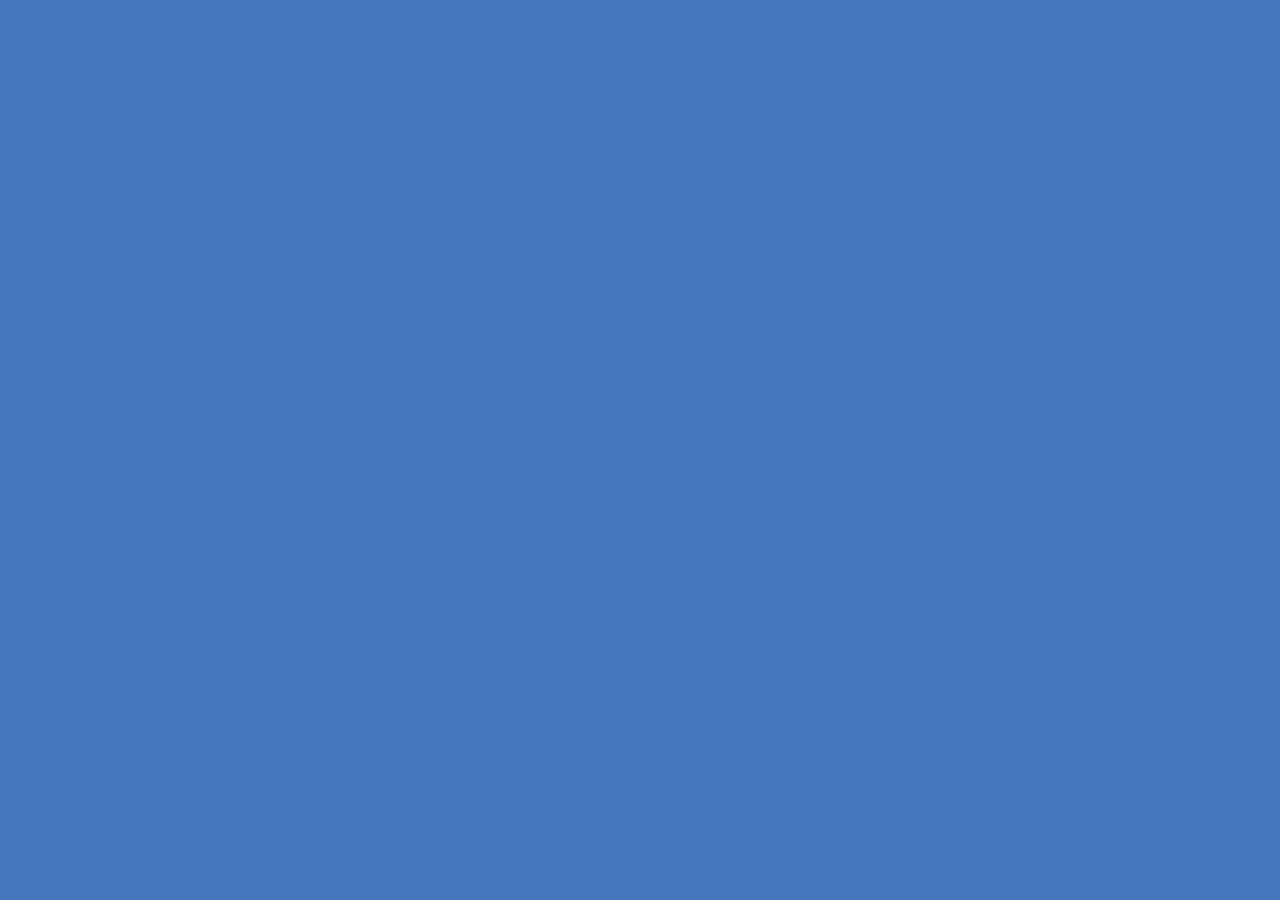
==== about.html @ f7ce148f "interview1" ====
<!DOCTYPE html>
<html lang="en">
<head>
    <meta charset="UTF-8">
    <meta name="viewport" content="width=device-width, initial-scale=1.0">
    <title>ABOUT</title>
    <link rel="stylesheet" href="style.css">
    <style>
        body {
            background-color: #4376BB;
        
        }
    </style>
</head>
<body>
    
</body>
</html>
---- style.css ----
@font-face {
    font-family: 'ABCROM Heavy';
    src: url('fonts/ABCROM-Heavy-Trial.otf');
}

@font-face {
    font-family: 'ABCROM Regular';
    src: url('fonts/ABCROM-Regular-Trial.otf');
}

@font-face {
    font-family: 'ABCROM Medium';
    src: url('fonts/ABCROM-Medium-Trial.otf');
}

@font-face {
    font-family: 'ABCROM MediumItalic';
    src: url('fonts/ABCROM-MediumItalic-Trial.otf')
}

@font-face {
    font-family: 'ABCROM MonoMedium';
    src: url(fonts/ABCROMMono-Medium-Trial.otf);
}

@font-face {
    font-family: 'ABCROM MonoMediumItalic';
    src: url(fonts/ABCROMMono-MediumItalic-Trial.otf);
}

body {
    margin: 0;
    padding: 0;
    background-color: black;
    height: 100vh;
}

.italic-text {
    font-family: 'ABCROM MediumItalic';
    font-style: italic;
}

a {
    text-decoration: none;
    color: inherit;
}

.video-background {
    position: relative;
    width: 100%;
    height: 100vh;
    /* Full height */
    overflow: hidden;
}

.video-background iframe {
    position: absolute;
    top: 0;
    left: 0;
    width: 100%;
    height: 100%;
    pointer-events: none;
    /* Disable mouse interaction */
}

.menu-bar {
    position: fixed;
    z-index: 99999999;
    bottom: 0px;
    color: #4376BB;
    background-color: black;
    left: 0;
    width: 100%;
    height: auto;
    display: flex;
    justify-content: space-between;
    align-items: end;
    padding: 10px;

    box-sizing: border-box;
    /* Add this line */

}

.menu-left .menu-item {
    font-family: 'ABCROM Heavy', sans-serif;
    font-size: 12px;
    letter-spacing: 1.3px;
    cursor: pointer;
    position: relative;
    z-index: 201;
    /* Increase z-index value */
}

.menu-left,
.menu-right {
    display: flex;
    gap: 20px;
}

.menu-left {
    color: white;
}

.menu-item {
    font-family: 'ABCROM Heavy', sans-serif;
    font-size: 12px;
    letter-spacing: 1.3px;
    cursor: pointer;
    position: relative;
}

.menu-item:hover::after {
    content: '';
    position: absolute;
    left: 0;
    right: 0;
    bottom: -1px;
    height: 1.5px;
    background-color: #4376BB;
    width: 100%;
}

#muteText {
    position: absolute;
    top: 10px;
    right: 10px;
    cursor: pointer;
    z-index: 100;
    /* Ensure text is clickable and visible */
    font-family: 'ABCROM Heavy', sans-serif;
    color: #4376BB;
    letter-spacing: 1.3px;

    font-size: 12px;
}

#muteText:hover::after {
    content: '';
    position: absolute;
    left: 0;
    right: 0;
    bottom: -1px;
    height: 1.5px;
    background-color: #4376BB;
    width: 100%;
}

#mobileMenu {
    display: none;
    position: absolute;
    top: 10px;
    right: 10px;
    cursor: pointer;
    z-index: 100;
    font-family: 'ABCROM Heavy', sans-serif;
    color: #4376BB;
    letter-spacing: 1.3px;
    font-size: 12px;
}

#menuOverlay {
    display: none;
    position: fixed;
    top: 0;
    left: 0;
    width: 100%;
    height: 100%;
    background-color: #4376BB;
    color: black;
    z-index: 200;
    padding: 20px;
    box-sizing: border-box;
    font-family: 'ABCROM Heavy', sans-serif;
    font-size: 12px;
    letter-spacing: 1.3px;

    .menu-item {
        font-size: 30px;
        /* Adjust as needed */
        line-height: 0.98;
    }
}

.interviews {
    margin-top: 10px;
}

.interview-link-wrapper {
    display: flex;
    /* Make it a flex container */
    align-items: center;
    /* Center items vertically */
}

.interview-link {
    font-size: 5em;
    /* Increase font size */
    display: block;
    /* Make it a block element */
    font-family: 'ABCROM Heavy', sans-serif;
    line-height: .75;
    padding: 10px;
    /* Add padding */
    padding-bottom: 5px;
}

.interview-link-wrapper:hover {
    background-color: black;
    color: #4376BB;
    /* Change text color on hover */
}

.interview-headline {
    position: absolute;
    /* Position it absolutely */
    color: #4376BB;
    /* Change text color on hover */
    font-family: 'ABCROM Regular';
    font-size: 5em;
    /* Adjust as needed */
    line-height: .95;
    top: 0;
    left: 0;
    width: 100%;
    height: 100%;
    display: flex;
    flex-direction: column;
    justify-content: space-between;
    align-items: center;
    text-align: center;
}

.interview-text {
    font-family: 'Abcrom Medium', sans-serif;
    margin-bottom: 60px;
}



.interview-speaker {
    display: flex;
    color: white;
    margin: 0 350px;
    font-size: 16px;
    margin-bottom: 20px;
    line-height: 1.1;
}

.interview-speaker-image {
    display: flex;
    flex-direction: column;
    color: white;
    margin: 0 350px;
    font-size: 16px;
    margin-bottom: 30px;
    line-height: 1.1;
}

/* space for intro text */
.interview-text .interview-speaker:first-child {
    margin-top: 50px;
}

/* space in between paragraphs */
.interview-speaker-text-second>div {
    margin-bottom: 15px;
    /* Adjust the value as needed */
}

/* space in between paragraphs */
.interview-speaker-text-first>div {
    margin-bottom: 15px;
    /* Adjust the value as needed */
}

.image-container-interview {
    text-align: center;
    /* Center the image and caption */
    margin: 0 auto;
    /* Center the container */
}

.image-container-interview-wrapper img {
    width: 25%;
    /* Set the width to 25% */
    margin: 0 auto;
    /* Center the container */
}

.image-container-interview img {
    width: 100%;
    /* Adjust as needed */
    height: auto;
}


.image-caption {
    font-family: 'ABCROM MonoMedium';
    color: #4376BB;
    /* Change text color on hover */
    font-size: 12px;
    width: 100%;
    /* Set the caption to take up 100% width */
    text-align: center;
    /* Center the caption */
    margin-top: 10px;
    /* Add margin to the top */
}

.italic-caption {
    font-family: 'ABCROM MonoMediumItalic';
    font-style: italic;
}

.image-caption a:hover {
    text-decoration: underline;
}

.interview-speaker-label {
    width: 50px;
    color: #4376BB;
    /* Change text color on hover */

}

.interview-speaker-text-first {
    padding-left: 75px;
}

.interview-speaker-text-second {
    padding-left: 50px;
}

/* Media query for small screens */
@media (max-width: 600px) {

    /* Hide menu-right */
    .menu-right {
        display: none;
    }

    /* Show mobile menu text */
    #mobileMenu {
        display: block;
    }

    /* Move muteText to the top left */
    #muteText {
        right: auto;
        left: 10px;
    }

}

#arrow {
    transition: transform 0.1s ease-in-out;
}

#closeButton {
    position: absolute;
    top: 10px;
    right: 10px;
    cursor: pointer;
    font-size: 40px;
    width: 40px;
    z-index: 999999;
}

#submenu {
    display: flex;
    flex-direction: column;
}
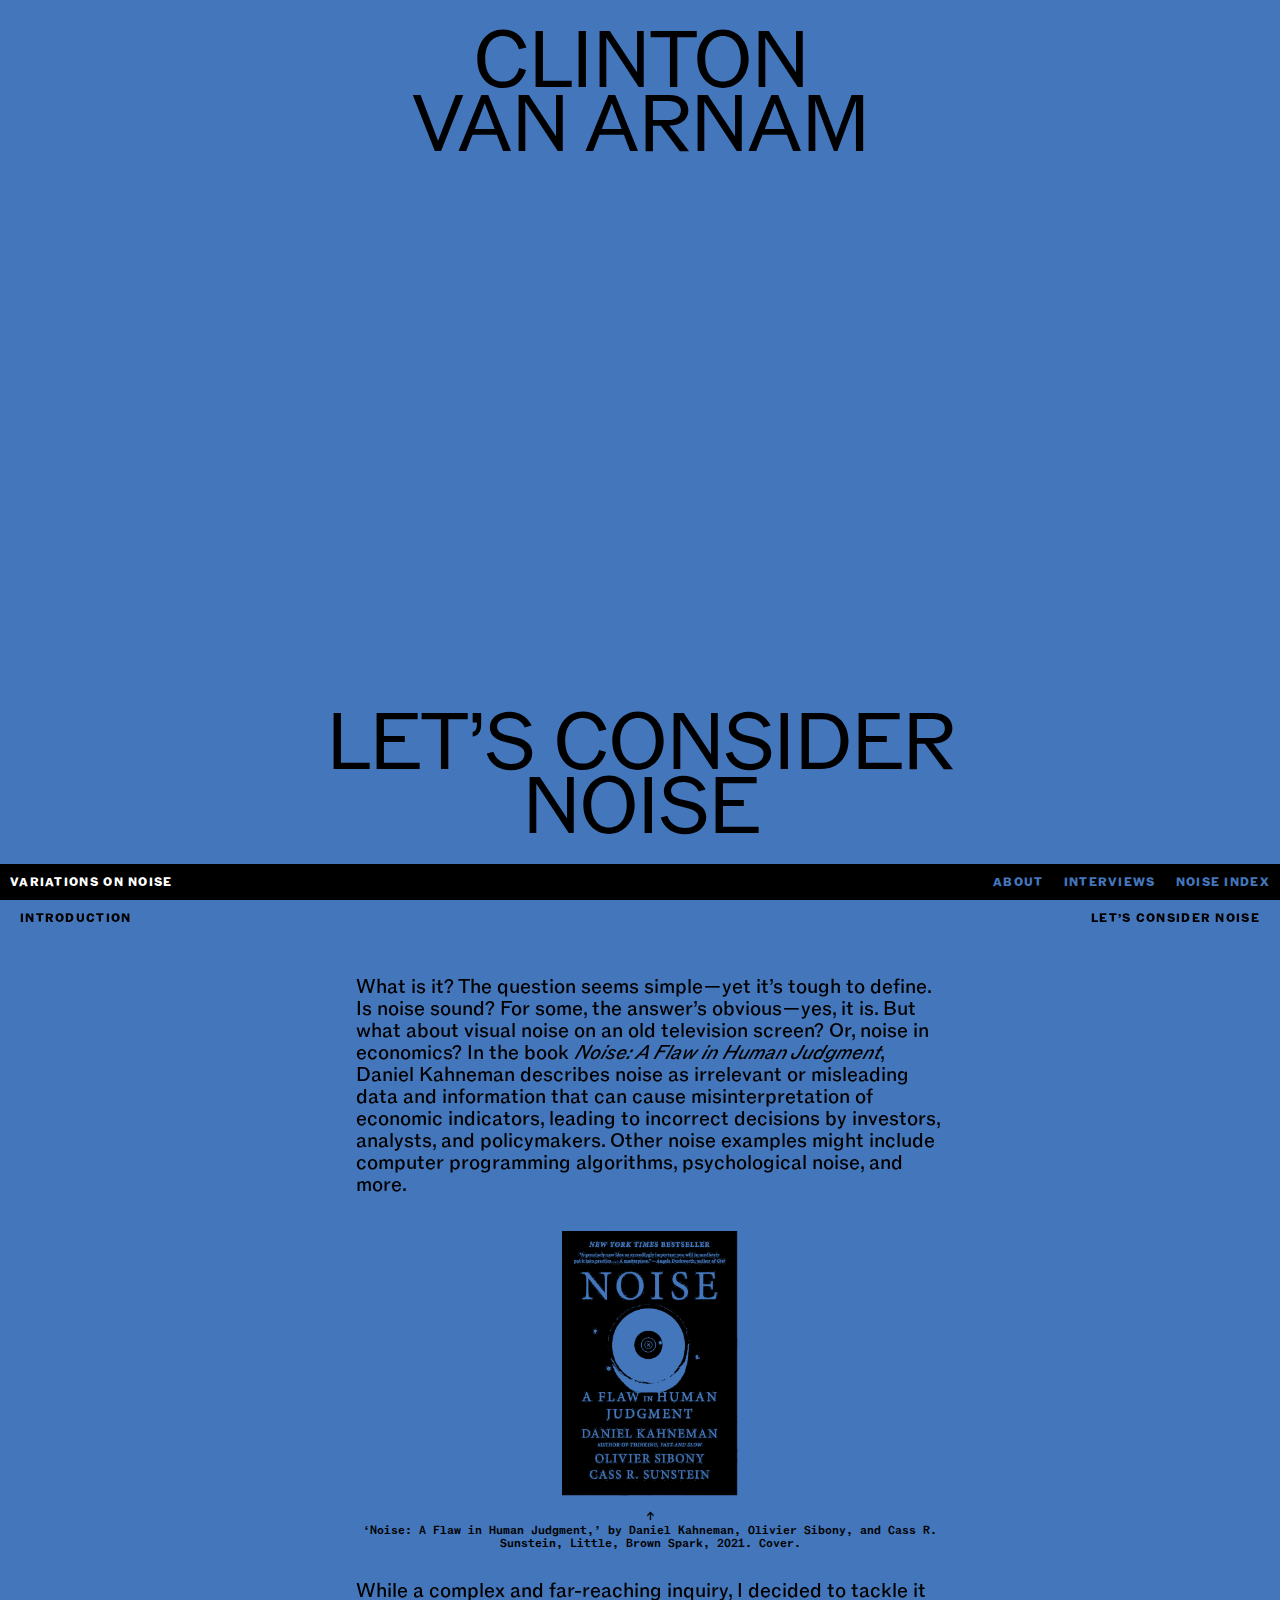
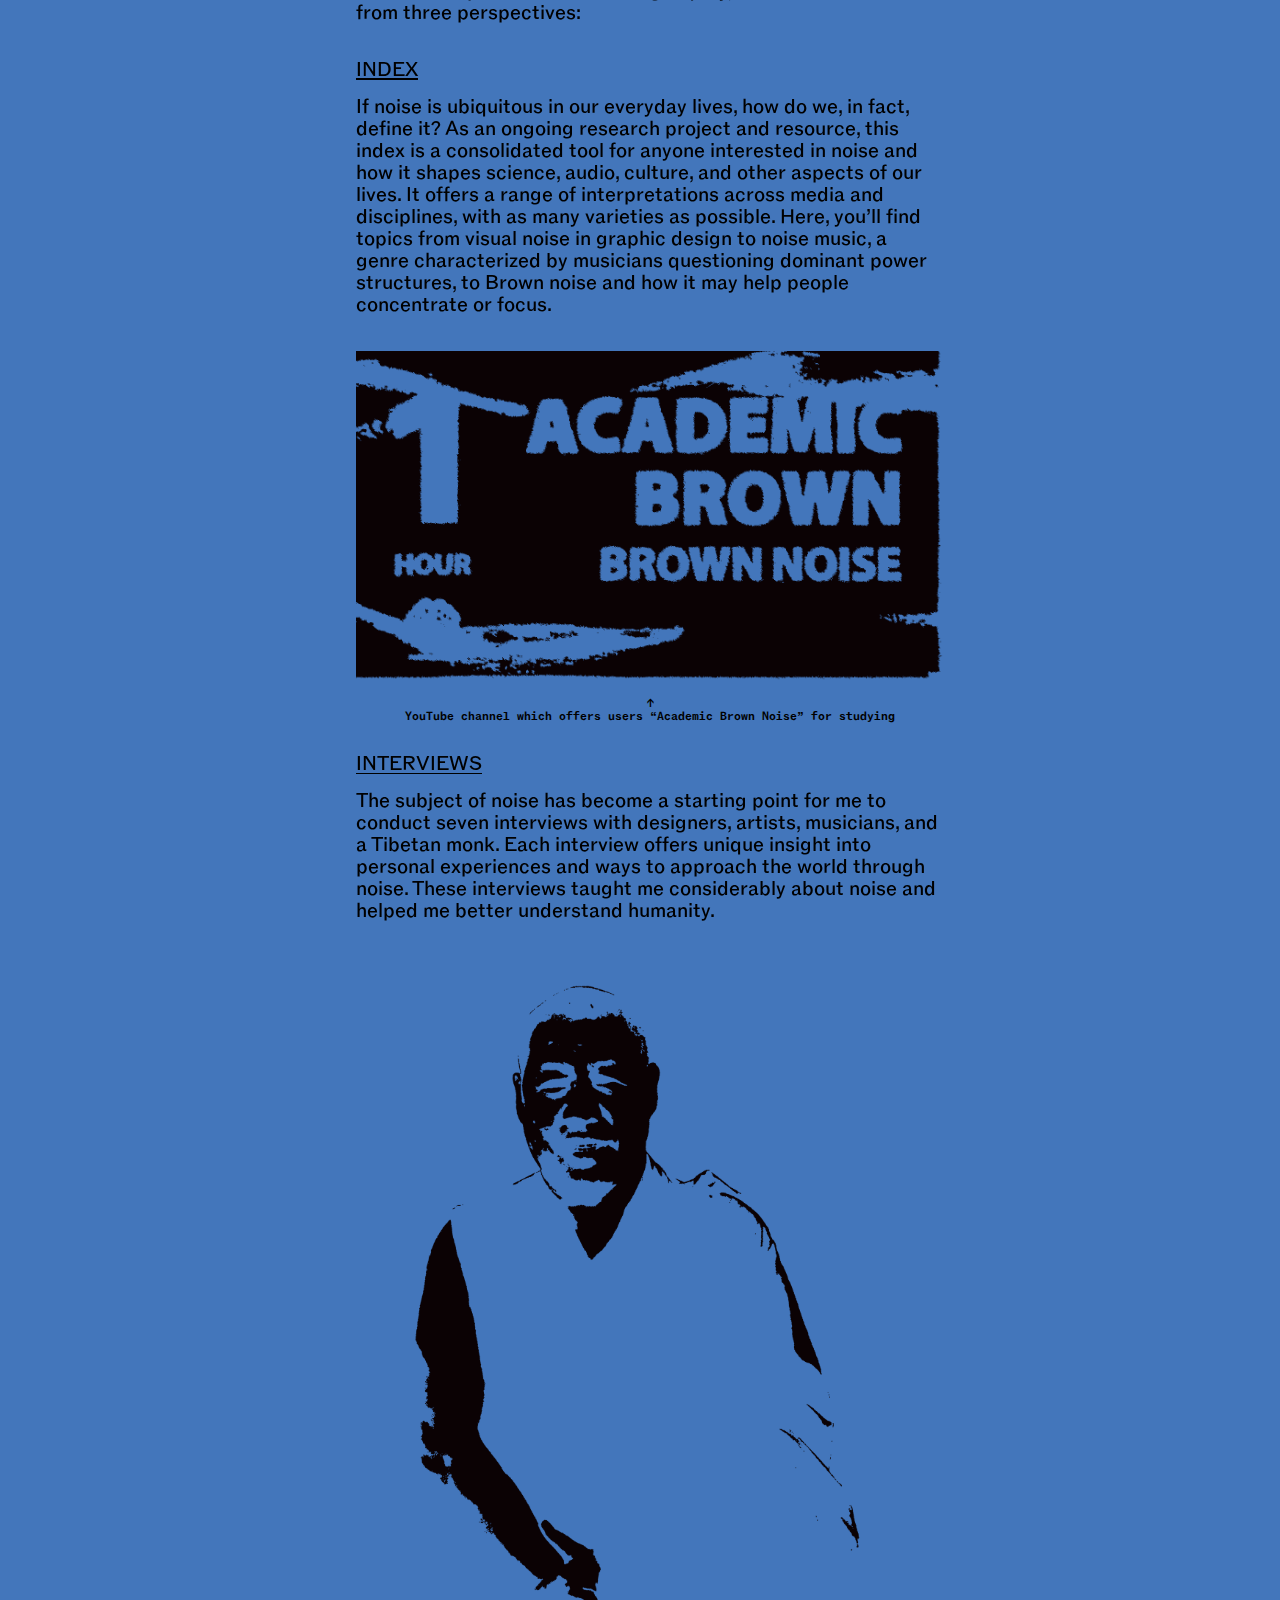
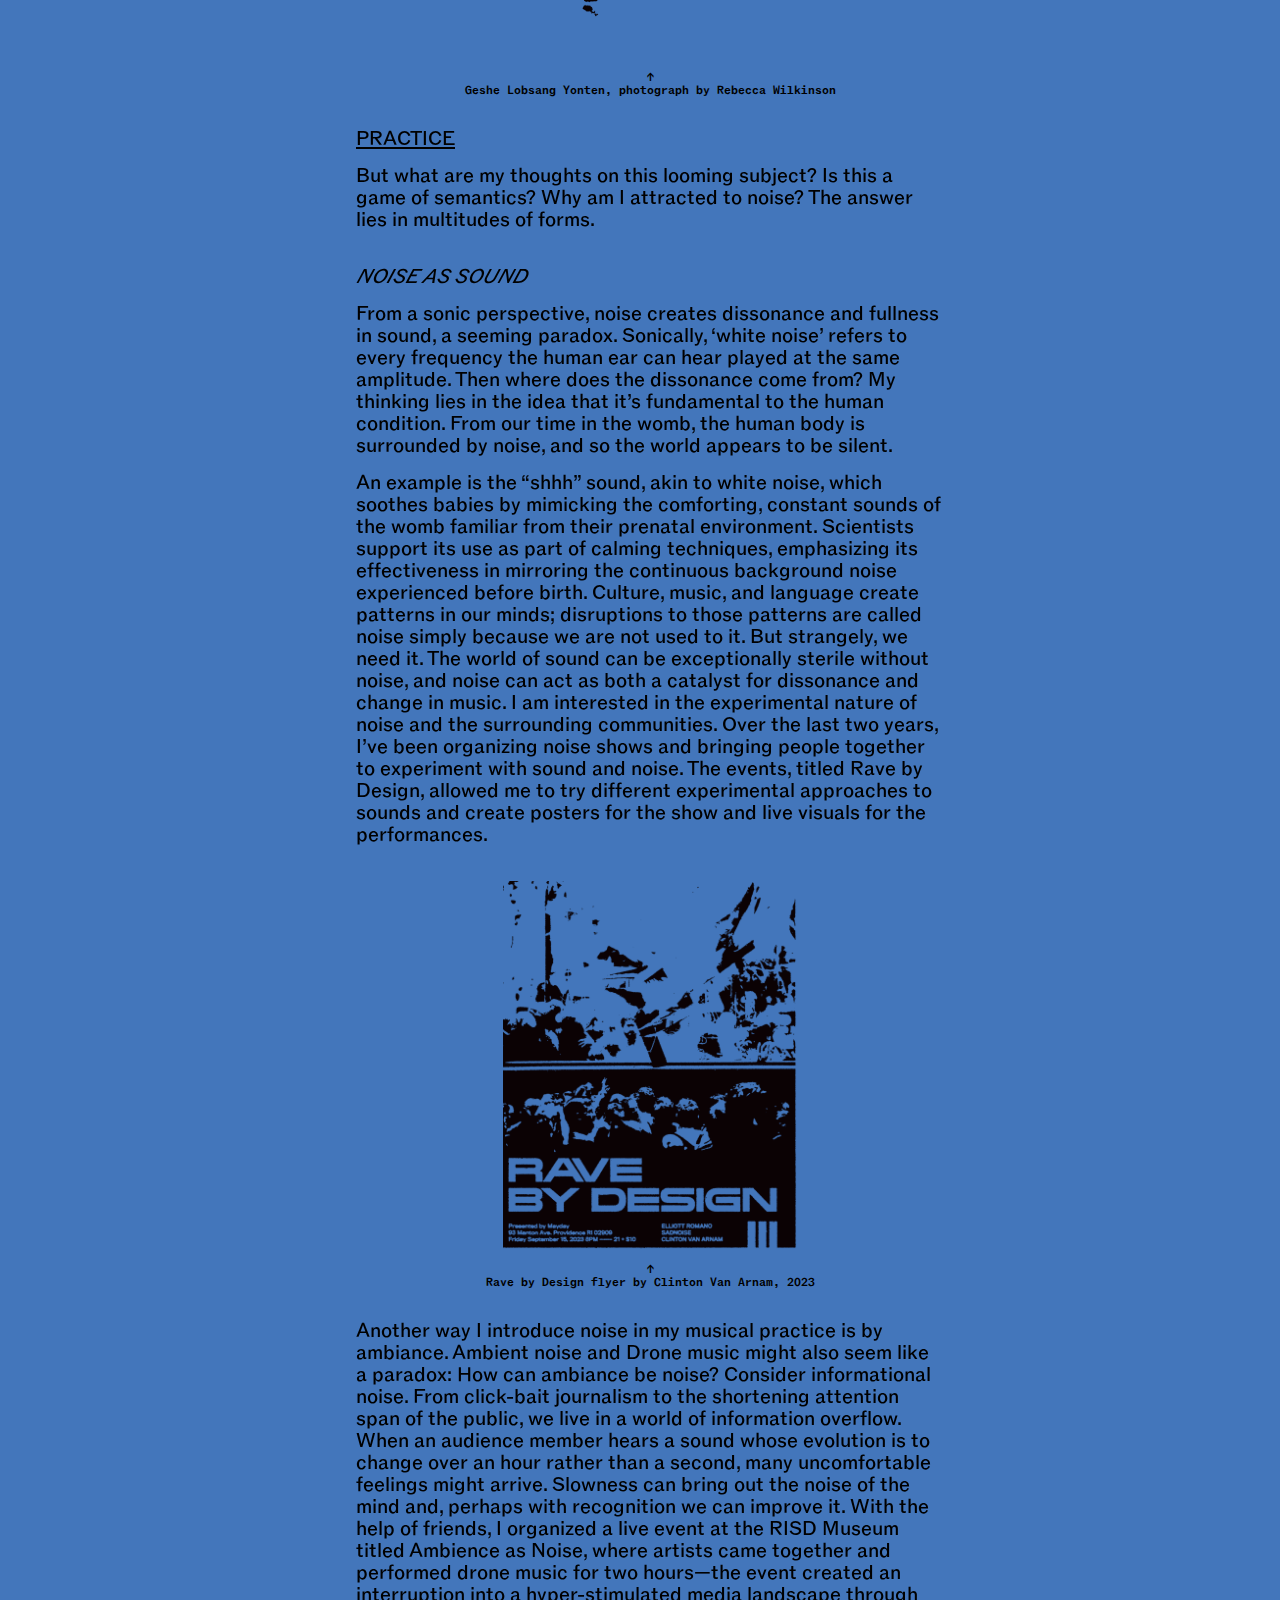
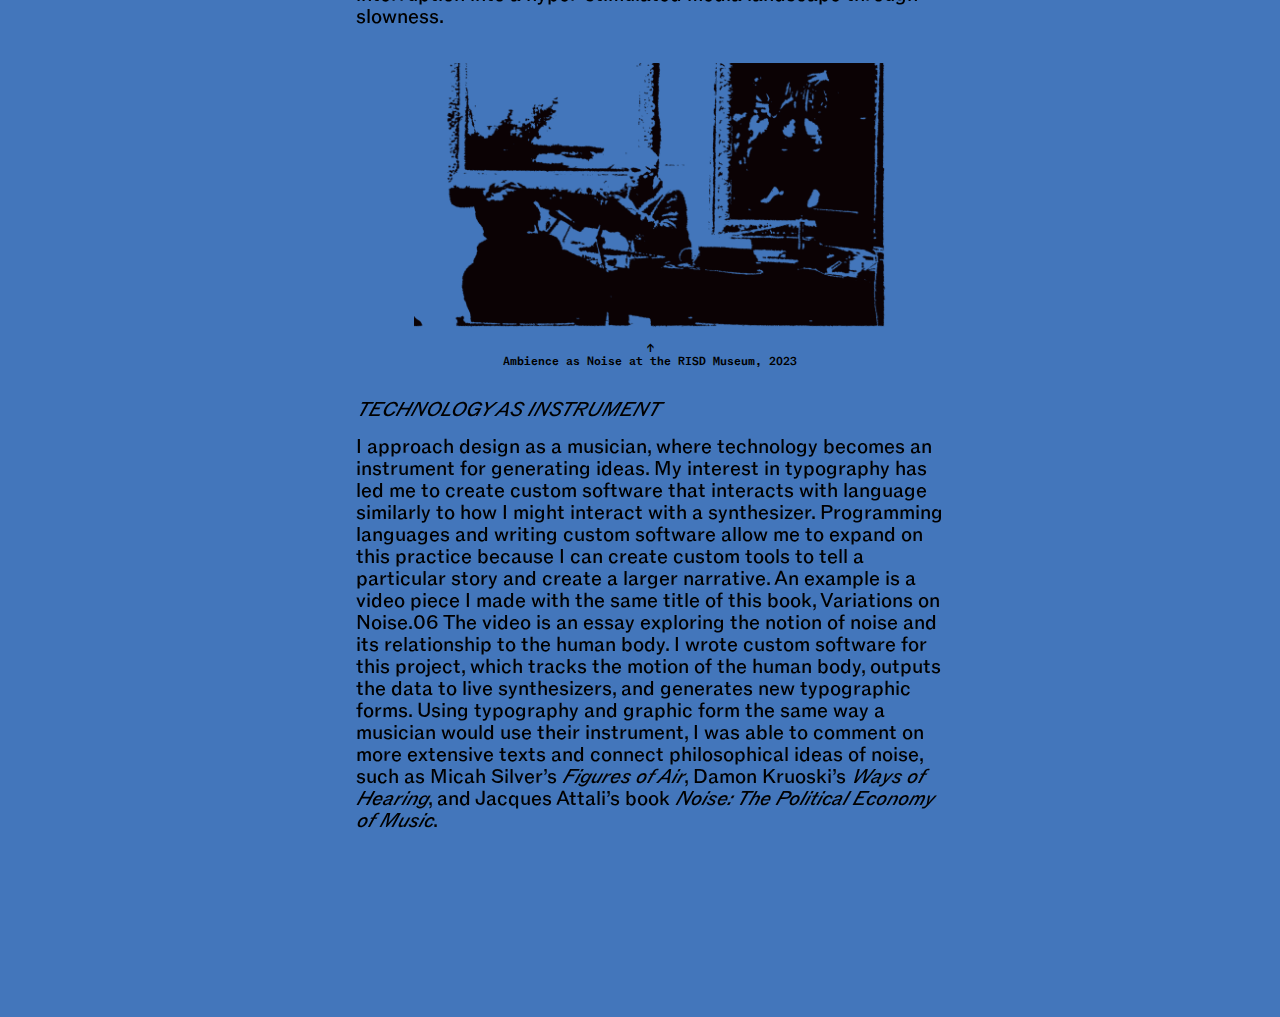
==== commit 2d414942: "new" ====
--- a/about.html
+++ b/about.html
@@ -1,18 +1,313 @@
 <!DOCTYPE html>
 <html lang="en">
+
 <head>
-    <meta charset="UTF-8">
-    <meta name="viewport" content="width=device-width, initial-scale=1.0">
+    <meta charset="UTF-8" />
+    <meta name="viewport" content="width=device-width, initial-scale=1.0" />
     <title>ABOUT</title>
-    <link rel="stylesheet" href="style.css">
+    <link rel="icon" href="media/favicon.png" type="image/png">
+    <link rel="stylesheet" href="style.css" />
     <style>
         body {
-            background-color: #4376BB;
-        
+            background-color: #4376bb;
+            margin: 10px;
+        }
+
+        .interview-headline {
+            color: black;
+        }
+
+        .sticky-label-left {
+            color: black;
+        }
+
+        .sticky-label-right {
+            color: black;
+            margin-right: 20px;
+
+        }
+
+        .interview-speaker {
+            color: black;
+        }
+
+        .image-caption {
+            color: black;
+        }
+
+        .underline-text::after {
+            content: '';
+            position: absolute;
+            left: 0;
+            right: 0;
+            bottom: 13px;
+            height: 1.5px;
+            background-color: #000000;
+            width: 100%;
         }
     </style>
 </head>
+
 <body>
-    
-</body>
+    <div id="menuOverlay">
+        <div id="closeButton" onclick="toggleMenu()">X</div>
+        <div class="menu-item"><a href="about.html">ABOUT</a></div>
+        <div class="menu-item"><a href="noise-index.html">NOISE INDEX</a></div>
+        <div class="menu-item">
+            <a href="#" onclick="toggleSubmenu(event)">INTERVIEWS</a>
+            <span id="arrow" style="display: inline-block; margin-left: -8px;">&lt;</span>
+            <div id="submenu">
+                <div><a href="suzanne-ciani.html">SUZANNE CIANI</a></div>
+                <div><a href="kevin-mccaughey.html">KEVIN MCCAUGHEY</a></div>
+                <div><a href="mitch-paone.html">MITCH PAONE</a></div>
+                <div><a href="hassan-rahim.html">HASSAN RAHIM</a></div>
+                <div><a href="laurel-schwulst.html">LAUREL SCHWULST</a></div>
+                <div><a href="lobsang-yonten.html">LOBSANG YONTEN</a></div>
+            </div>
+        </div>
+    </div>
+    <div id="mobileMenu" onclick="toggleMenu()" style="z-index: 99999999;">MENU</div>
+
+
+    <div class="video-background">
+        <iframe src="https://player.vimeo.com/video/943062696?background=1&autoplay=1&loop=1&mute=1" frameborder="0"
+            allow="autoplay; fullscreen" allowfullscreen></iframe>
+    </div>
+    <div class="menu-bar">
+        <div class="menu-left">
+            <div class="menu-item"><a href="index.html">VARIATIONS ON NOISE</a></div>
+        </div>
+        <div class="menu-right">
+            <div class="menu-item"><a href="about.html">ABOUT</a></div>
+            <div class="menu-item"><a href="interviews.html">INTERVIEWS</a></div>
+            <div class="menu-item"><a href="noise-index.html">NOISE INDEX</a></div>
+        </div>
+    </div>
+
+    <div class="interview-headline">
+        <div id="name">
+            <div>CLINTON</div>
+            <div>VAN ARNAM</div>
+        </div>
+        <div id="sub-headline">
+            <div>LET’S CONSIDER</div>
+            <div>NOISE</div>
+
+        </div>
+    </div>
+
+
+    <div class="content-after-headline">
+
+        <div class="sticky-flex">
+            <div class="sticky-label-left">INTRODUCTION</div>
+            <div class="sticky-label-right">LET’S CONSIDER NOISE</div>
+        </div>
+        <div class="interview-text">
+            <!-- intro  -->
+            <div class="interview-speaker">
+                <div class="interview-speaker-text-second">
+                    <div>
+                        What is it? The question seems simple — yet it’s tough to define. Is noise sound? For some, the
+                        answer’s obvious — yes, it is. But what about visual noise on an old television screen? Or,
+                        noise in economics? In the book <span class="italic-text">Noise: A Flaw in Human
+                            Judgment</span>, Daniel Kahneman describes noise
+                        as irrelevant or misleading data and information that can cause misinterpretation of economic
+                        indicators, leading to incorrect decisions by investors, analysts, and policymakers. Other noise
+                        examples might include computer programming algorithms, psychological noise, and more.
+                    </div>
+                </div>
+            </div>
+
+            <div class="interview-speaker-image">
+                <div class="image-container-interview" style="width: 30%">
+
+                    <img src="media/images/about-noise-book.png" alt="Image description" />
+                </div>
+                <div class="image-caption">
+                    <div>↑</div>
+                    <div><a href="https://en.wikipedia.org/wiki/Noise:_A_Flaw_in_Human_Judgment" target="_blank">
+                            ‘Noise: A Flaw in Human Judgment,’ by Daniel Kahneman, Olivier Sibony, and Cass R. Sunstein,
+                            Little, Brown Spark, 2021. Cover.</a></div>
+                </div>
+            </div>
+
+
+
+            <div class="interview-speaker">
+
+                <div class="interview-speaker-text-second">
+                    <div>
+                        While a complex and far-reaching inquiry, I decided to tackle it from three perspectives:
+                    </div>
+
+                </div>
+            </div>
+
+            <div class="interview-speaker">
+                <div class="interview-speaker-text-second">
+                    <div>
+                        <span class="underline-text">INDEX</span>
+                    </div>
+                    <div>
+                        If noise is ubiquitous in our everyday lives, how do we, in fact, define it? As an ongoing
+                        research project and resource, this index is a consolidated tool for anyone interested in noise
+                        and how it shapes science, audio, culture, and other aspects of our lives. It offers a range of
+                        interpretations across media and disciplines, with as many varieties as possible. Here, you’ll
+                        find topics from visual noise in graphic design to noise music, a genre characterized by
+                        musicians questioning dominant power structures, to Brown noise and how it may help people
+                        concentrate or focus.
+                    </div>
+                </div>
+            </div>
+
+            <div class="interview-speaker-image">
+                <div class="image-container-interview" style="width: 100%">
+                    <a href="https://www.youtube.com/watch?v=ca3fBRmmrBA" target="_blank" rel="noopener noreferrer">
+                        <img src="media/images/about-brown-noise.png" alt="Image description" />
+                </div>
+                <div class="image-caption">
+                    <div>↑</div>
+                    YouTube channel which offers users “Academic Brown Noise” for studying</a>
+                </div>
+            </div>
+
+            <div class="interview-speaker">
+                <div class="interview-speaker-text-second">
+                    <div>
+                        <span class="underline-text">INTERVIEWS</span>
+                    </div>
+                    <div>
+                        The subject of noise has become a starting point for me to conduct seven interviews with
+                        designers, artists, musicians, and a <a href="./lobsang-yonten.html">Tibetan monk</a>. Each
+                        interview offers unique insight into
+                        personal experiences and ways to approach the world through noise. These interviews taught me
+                        considerably about noise and helped me better
+                        understand humanity.
+                    </div>
+                </div>
+            </div>
+
+
+
+            <div class="interview-speaker-image">
+                <div class="image-container-interview" style="width: 100%">
+
+                    <img src="media/images/about-gsl.png" alt="Image description" />
+                </div>
+                <div class="image-caption">
+                    <div>↑</div>
+                    <div>Geshe Lobsang Yonten, photograph by Rebecca Wilkinson</div>
+                </div>
+            </div>
+
+            <div class="interview-speaker">
+                <div class="interview-speaker-text-second">
+                    <div>
+                        <span class="underline-text">PRACTICE</span>
+                    </div>
+                    <div>
+                        But what are my thoughts on this looming subject? Is this a game of semantics? Why am I
+                        attracted to noise? The answer lies in multitudes of forms.
+                    </div>
+                </div>
+            </div>
+            <div class="interview-speaker">
+                <div class="interview-speaker-text-second">
+                    <div>
+                        <span class="italic-text">NOISE AS SOUND</span>
+                    </div>
+                    <div>
+                        From a sonic perspective, noise creates dissonance and fullness in sound, a seeming paradox.
+                        Sonically, ‘white noise’ refers to every frequency the human ear can hear played at the same
+                        amplitude. Then where does the dissonance come from? My thinking lies in the idea that it’s
+                        fundamental to the human condition. From our time in the womb, the human body is surrounded by
+                        noise, and so the world appears to be silent.
+                    </div>
+                    <div>
+                        An example is the “shhh” sound, akin to white noise, which soothes babies by mimicking the
+                        comforting, constant sounds of the womb familiar from their prenatal environment. Scientists
+                        support its use as part of calming techniques, emphasizing its effectiveness in mirroring the
+                        continuous background noise experienced before birth. Culture, music, and language create
+                        patterns in our minds; disruptions to those patterns are called noise simply because we are not
+                        used to it. But strangely, we need it. The world of sound can be exceptionally sterile without
+                        noise, and noise can act as both a catalyst for dissonance and change in music. I am interested
+                        in the experimental nature of noise and the surrounding communities. Over the last two years,
+                        I’ve been organizing noise shows and bringing people together to experiment with sound and
+                        noise. The events, titled Rave by Design, allowed me to try different experimental approaches
+                        to sounds and create posters for the show and live visuals for the performances. </div>
+                </div>
+            </div>
+
+            <div class="interview-speaker-image">
+                <div class="image-container-interview" style="width: 50%">
+
+                    <img src="media/images/about-rbd.png" alt="Image description" />
+                </div>
+                <div class="image-caption">
+                    <div>↑</div>
+                    <div>Rave by Design flyer by Clinton Van Arnam, 2023</div>
+                </div>
+            </div>
+
+            <div class="interview-speaker">
+                <div class="interview-speaker-text-second">
+                    <div>
+                        Another way I introduce noise in my musical practice is by ambiance. Ambient noise and Drone
+                        music might also seem like a paradox: How can ambiance be noise? Consider informational noise.
+                        From click-bait journalism to the shortening attention span of the public, we live in a world of
+                        information overflow. When an audience member hears a sound whose evolution is to change over an
+                        hour rather than a second, many uncomfortable feelings might arrive. Slowness can bring out the
+                        noise of the mind and, perhaps with recognition we can improve it. With the help of friends, I
+                        organized a live event at the RISD Museum titled Ambience as Noise, where artists came
+                        together and performed drone music for two hours—the event created an interruption into a
+                        hyper-stimulated media landscape through slowness.
+                    </div>
+                </div>
+            </div>
+
+
+            <div class="interview-speaker-image">
+                <div class="image-container-interview" style="width: 80%">
+
+                    <img src="media/images/about-ambience-risd.png" alt="Image description" />
+                </div>
+                <div class="image-caption">
+                    <div>↑</div>
+                    <div>Ambience as Noise at the RISD Museum, 2023</div>
+                </div>
+            </div>
+
+
+            <div class="interview-speaker">
+                <div class="interview-speaker-text-second">
+                    <div>
+                        <span class="italic-text">TECHNOLOGY AS INSTRUMENT</span>
+                    </div>
+                    <div>
+                        I approach design as a musician, where technology becomes an instrument for generating ideas. My
+                        interest in typography has led me to create custom software that interacts with language
+                        similarly to how I might interact with a synthesizer. Programming languages and writing custom
+                        software allow me to expand on this practice because I can create custom tools to tell a
+                        particular story and create a larger narrative. An example is a video piece I made with the same
+                        title of this book, Variations on Noise.06 The video is an essay exploring the notion of noise
+                        and its relationship to the human body. I wrote custom software for this project, which tracks
+                        the motion of the human body, outputs the data to live synthesizers, and generates new
+                        typographic forms. Using typography and graphic form the same way a musician would use their
+                        instrument, I was able to comment on more extensive texts and connect philosophical ideas of
+                        noise, such as Micah Silver’s <span class="italic-text">Figures of Air</span>, Damon Kruoski’s <span class="italic-text">Ways of Hearing</span>, and Jacques
+                        Attali’s book <span class="italic-text">Noise: The Political Economy of Music</span>.
+                    </div>
+                </div>
+            </div>
+
+
+        <!-- bottom spacer -->
+        <div style="height: 150px"></div>
+
+
+        <script src="https://player.vimeo.com/api/player.js"></script>
+        <script src="https://ajax.googleapis.com/ajax/libs/jquery/3.6.0/jquery.min.js"></script>
+        <script src="script.js"></script>
+
 </html>--- a/style.css
+++ b/style.css
@@ -26,6 +26,16 @@
 @font-face {
     font-family: 'ABCROM MonoMediumItalic';
     src: url(fonts/ABCROMMono-MediumItalic-Trial.otf);
+}
+
+@font-face {
+    font-family: 'ABCROM Book';
+    src: url(fonts/ABCROM-Book-Trial.otf);
+}
+
+@font-face {
+    font-family: 'ABCROM Book Italic';
+    src: url(fonts/ABCROM-BookItalic-Trial.otf);
 }
 
 body {
@@ -33,16 +43,169 @@
     padding: 0;
     background-color: black;
     height: 100vh;
-}
+    overflow-x: hidden;
+}
+
+.noise-title {
+    font-family: 'ABCROM Heavy';
+    color: black;
+    /* Change this to the color you want */
+    font-size: 5em;
+    /* Change this to the size you want */
+    cursor: pointer;
+    /* Changes the cursor to a hand when hovering over the title */
+    text-transform: uppercase;
+    /* Makes the text uppercase */
+    line-height: .8;
+}
+
+.noise-description-part {
+    font-family: 'ABCROM Medium';
+    color: #000000;
+    /* Change this to the color you want */
+    font-size: 20px;
+    /* Change this to the size you want */
+    line-height: 1.1;
+    margin-bottom: 10px;
+}
+
+.noise-title:hover {
+    color: #4376BB;
+}
+
+.image-description-index {
+    /* color: #4376BB; */
+    font-family: 'ABCROM MonoMedium';
+    display: none;
+    color: black;
+    line-height: 1;
+    text-align: center;
+    /* Change text color on hover */
+    font-size: 12px;
+
+}
+
+.grid-container {
+    display: grid;
+    grid-template-columns: 2fr 1fr;
+    grid-auto-flow: dense;
+}
+
+.noise-info {
+    grid-column: 1;
+}
+
+.image-div {
+    grid-column: 2;
+}
+
+#noise-container {
+    display: flex;
+    flex-direction: column;
+}
+.sticky-container {
+    position: relative;
+}
+
+.image-container{
+    position: sticky;
+    top: 0;
+    height: 100vh;
+    display: flex;
+    flex-direction: column;
+    align-items: center;
+    justify-content: center;
+    margin-top: 20px;
+
+}
+
+.noise-description,
+.noise-images {
+    display: none;
+    
+    /* Initially hide the description and images */
+}
+
+.noise-image {
+    width: 100%;
+    margin-bottom: 10px;
+    height: auto;
+
+}
+
+.image-wrapper {
+    display: flex;
+    justify-content: center;
+    align-items: center;
+    margin-top: 20px;
+    width: 75%;
+
+}
+
+.noise-images {
+    height: 100vh;
+    display: flex;
+    position: fixed;
+    flex-direction: column;
+    justify-content: center;
+    align-items: center;
+    overflow-y: auto;
+}
+
+
+
 
 .italic-text {
-    font-family: 'ABCROM MediumItalic';
+    font-family: 'ABCROM Book Italic';
     font-style: italic;
+}
+
+iframe {
+    border: none;
+}
+
+.iframe-container {
+    width: 100%;
+    aspect-ratio: 16 / 9;
+    /* Adjust this based on your video's aspect ratio */
+    overflow: hidden;
+}
+
+.iframe-container-3-4 {
+    width: 100%;
+    display: flex;
+    justify-content: center;
+    /* centers horizontally */
+    align-items: center;
+    /* centers vertically */
+    aspect-ratio: 2.1;
+    /* Adjusted based on your video's aspect ratio */
+    overflow: hidden;
+}
+
+.iframe-container iframe {
+    width: 100%;
+    height: 100%;
+    border: none;
 }
 
 a {
     text-decoration: none;
     color: inherit;
+}
+
+a:hover {
+    text-decoration: underline;
+}
+
+sub {
+    vertical-align: top;
+    font-size: 10px;
+    font-family: 'ABCROM Medium';
+}
+
+video {
+    pointer-events: none;
 }
 
 .video-background {
@@ -81,7 +244,14 @@
     /* Add this line */
 
 }
-
+    /* Your styles here */
+ #menuOverlay {
+    display: none; /* Ensure initial state is set */
+}
+#submenu {
+    display: none; /* Ensure initial state is set */
+}
+           
 .menu-left .menu-item {
     font-family: 'ABCROM Heavy', sans-serif;
     font-size: 12px;
@@ -120,6 +290,23 @@
     background-color: #4376BB;
     width: 100%;
 }
+
+.underline-text {
+    position: relative;
+    padding-bottom: 10px;
+}
+
+.underline-text::after {
+    content: '';
+    position: absolute;
+    left: 0;
+    right: 0;
+    bottom: 13px;
+    height: 1.5px;
+    background-color: #ffffff;
+    width: 100%;
+}
+
 
 #muteText {
     position: absolute;
@@ -208,6 +395,7 @@
 .interview-link-wrapper:hover {
     background-color: black;
     color: #4376BB;
+    text-decoration: none;
     /* Change text color on hover */
 }
 
@@ -219,21 +407,28 @@
     font-family: 'ABCROM Regular';
     font-size: 5em;
     /* Adjust as needed */
-    line-height: .95;
+    line-height: .8;
+    padding-top: 30px;
+    padding-bottom: 10px;
     top: 0;
     left: 0;
     width: 100%;
-    height: 100%;
+    height: 90%;
     display: flex;
     flex-direction: column;
     justify-content: space-between;
     align-items: center;
     text-align: center;
+    letter-spacing: -2px;
 }
 
 .interview-text {
-    font-family: 'Abcrom Medium', sans-serif;
+    font-family: 'Abcrom Book', sans-serif;
     margin-bottom: 60px;
+    /* text-align: justify;
+    hyphens: auto;
+    hyphenate-limit-chars: 7 3 3; */
+
 }
 
 
@@ -241,8 +436,8 @@
 .interview-speaker {
     display: flex;
     color: white;
-    margin: 0 350px;
-    font-size: 16px;
+    margin: 0 27vw;
+    font-size: 20px;
     margin-bottom: 20px;
     line-height: 1.1;
 }
@@ -251,7 +446,7 @@
     display: flex;
     flex-direction: column;
     color: white;
-    margin: 0 350px;
+    margin: 0 27vw;
     font-size: 16px;
     margin-bottom: 30px;
     line-height: 1.1;
@@ -317,32 +512,90 @@
     text-decoration: underline;
 }
 
+.interview-speaker {
+    position: relative;
+}
+
 .interview-speaker-label {
-    width: 50px;
+    position: absolute;
+    left: -100px;
     color: #4376BB;
     /* Change text color on hover */
 
 }
 
+.content-after-headline {
+    position: relative;
+    width: 100vw;
+}
+
+.sticky-flex {
+    font-family: 'ABCROM Heavy', sans-serif;
+    display: flex;
+    font-size: 12px;
+    letter-spacing: 1.3px;
+    position: sticky;
+    top: 50vh;
+    /* Adjust this value as needed */
+    justify-content: space-between;
+    width: 100%;
+}
+
+.sticky-label-left,
+.sticky-label-right {
+    padding-left: 10px;
+    padding-right: 10px;
+}
+
+.sticky-label-left {
+    color: white;
+    position: sticky;
+
+}
+
+.sticky-label-right {
+    color: #4376BB;
+
+    position: sticky;
+}
+
+
 .interview-speaker-text-first {
-    padding-left: 75px;
+    padding-left: 50px;
 }
 
 .interview-speaker-text-second {
-    padding-left: 50px;
-}
+    padding-left: 0px;
+}
+
+
 
 /* Media query for small screens */
 @media (max-width: 600px) {
+    .interview-headline {
+        font-size: 3em;
+        /* Adjust as needed */
+        line-height: .8;
+    }
 
     /* Hide menu-right */
     .menu-right {
         display: none;
     }
 
+    /* Hide sticky-flex */
+    .sticky-flex {
+        display: none;
+    }
+
+    .noise-title{
+        font-size: 2em;
+    }
     /* Show mobile menu text */
     #mobileMenu {
         display: block;
+        position: fixed;
+
     }
 
     /* Move muteText to the top left */
@@ -351,7 +604,76 @@
         left: 10px;
     }
 
-}
+    .interview-speaker {
+        margin-left: 10px;
+        margin-right: 10px;
+        margin-bottom: 10PX;
+        margin-top: 0;
+        font-size: 15px;
+        line-height: 1.2;
+        font-family: 'ABCROM Medium';
+        /* text-align: justify;
+        hyphens: auto;
+        hyphenate-limit-chars: 7 3 3; */
+    }
+
+    .interview-speaker-text-first {
+        padding-left: 0px;
+        text-indent: 50px;
+    }
+
+    .interview-speaker-text-second {
+        padding-left: 0px;
+        text-indent: 50px;
+    }
+
+    .interview-speaker-label {
+        display: inline;
+        position: absolute;
+        left: 0;
+        padding-right: 20px;
+    }
+
+    .interview-speaker-image {
+        margin: 10px;
+    }
+
+    .italic-text {
+        font-family: 'ABCROM MediumItalic';
+        font-style: italic;
+    }
+
+    .interview-speaker:first-child {
+        margin-top: 100px;
+    }
+
+    /* space in between paragraphs */
+    .interview-speaker-text-second>div {
+        margin-bottom: 0px;
+        /* Adjust the value as needed */
+    }
+
+    /* space in between paragraphs */
+    .interview-speaker-text-first>div {
+        margin-bottom: 0px;
+        /* Adjust the value as needed */
+    }
+
+    #noise-container {
+        flex-direction: column;
+    }
+
+    .noise-images {
+        width: 100%;
+        height: auto;
+        position: static;
+    }
+
+    .image-wrapper {
+        width: 100%;
+    }
+}
+
 
 #arrow {
     transition: transform 0.1s ease-in-out;
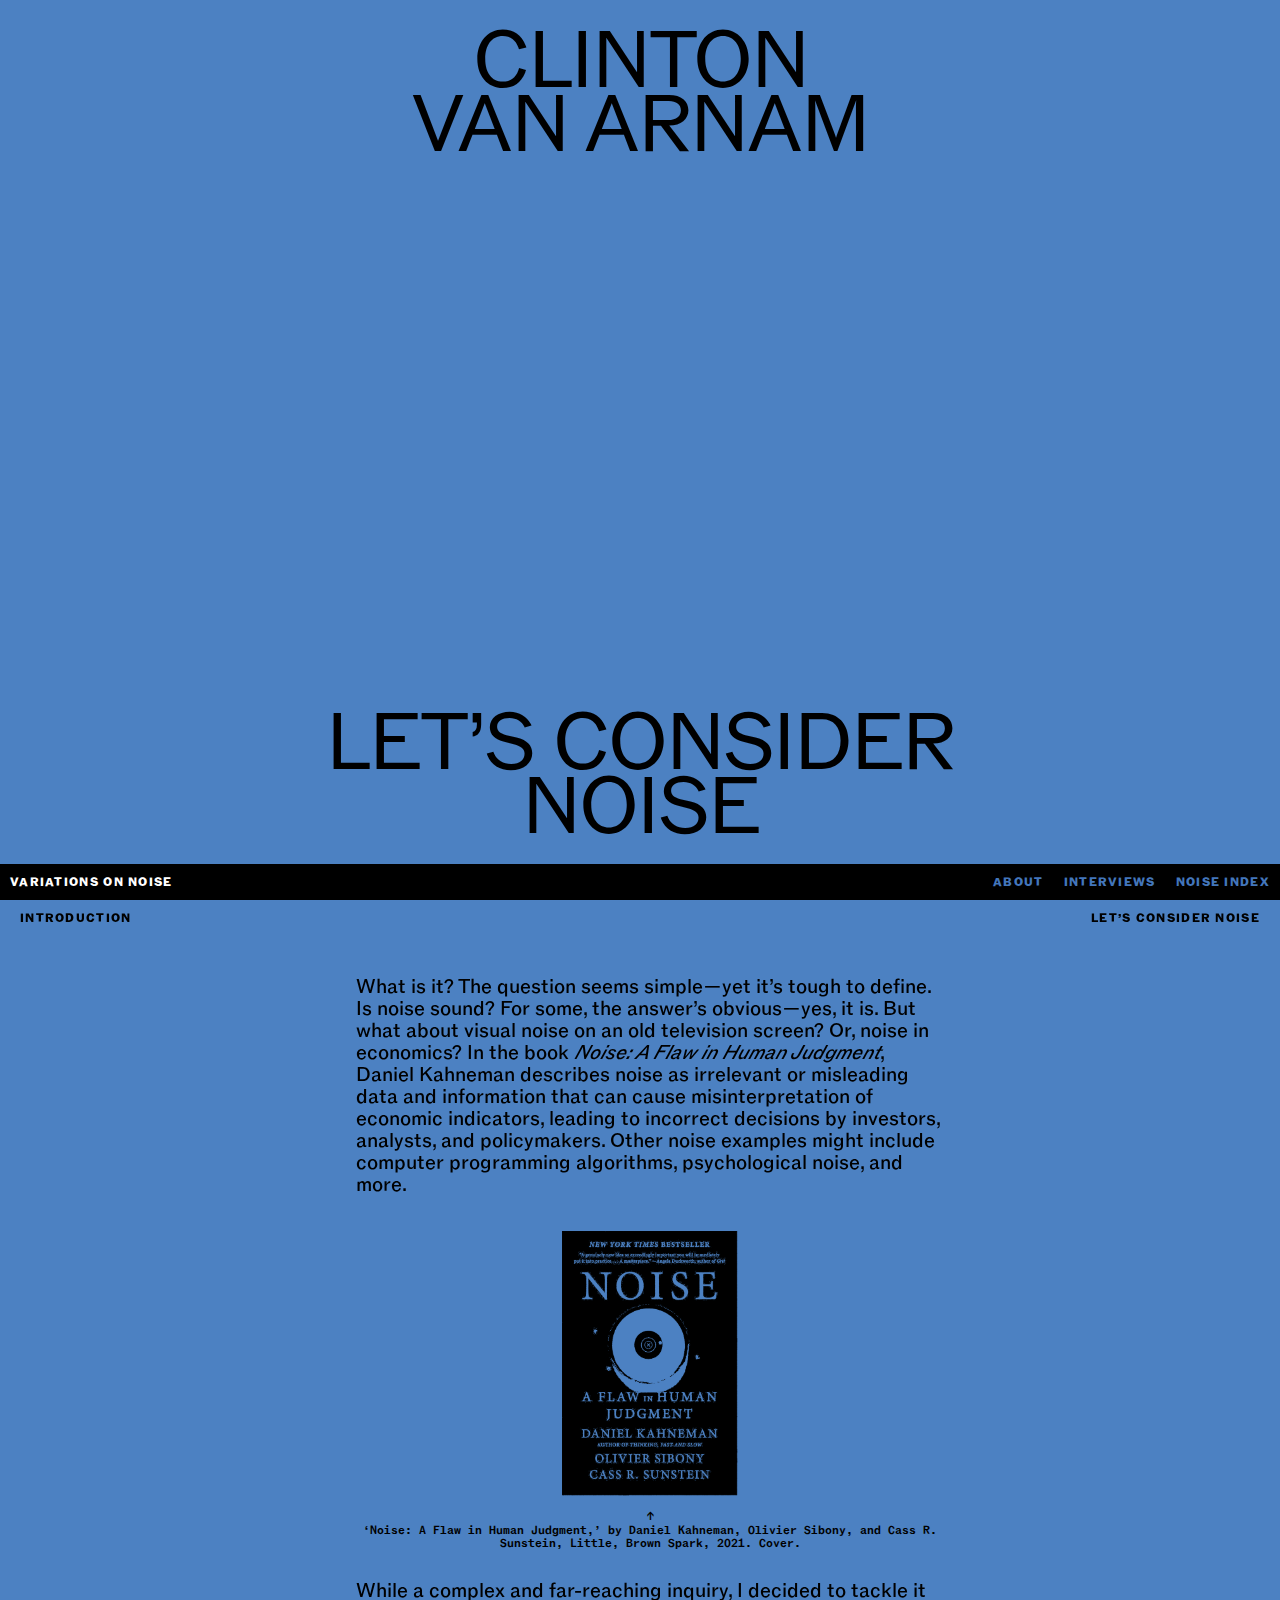
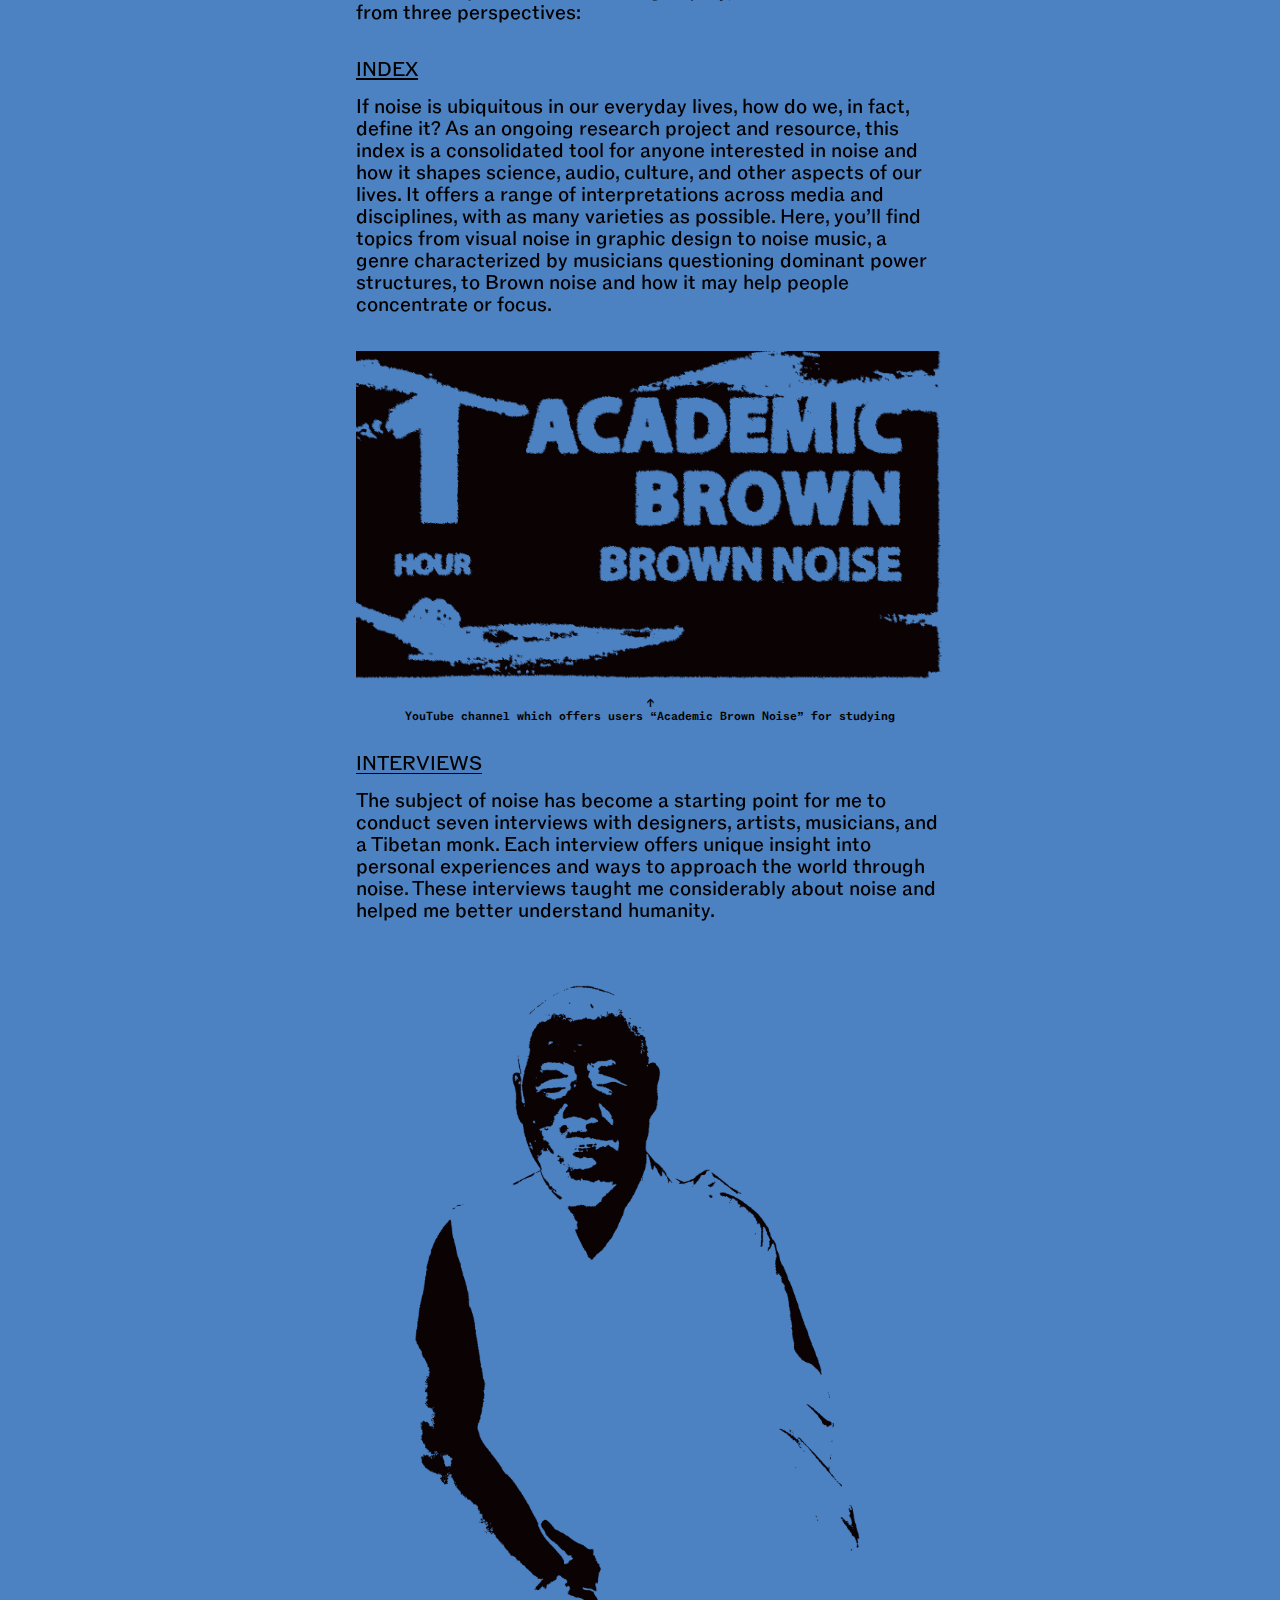
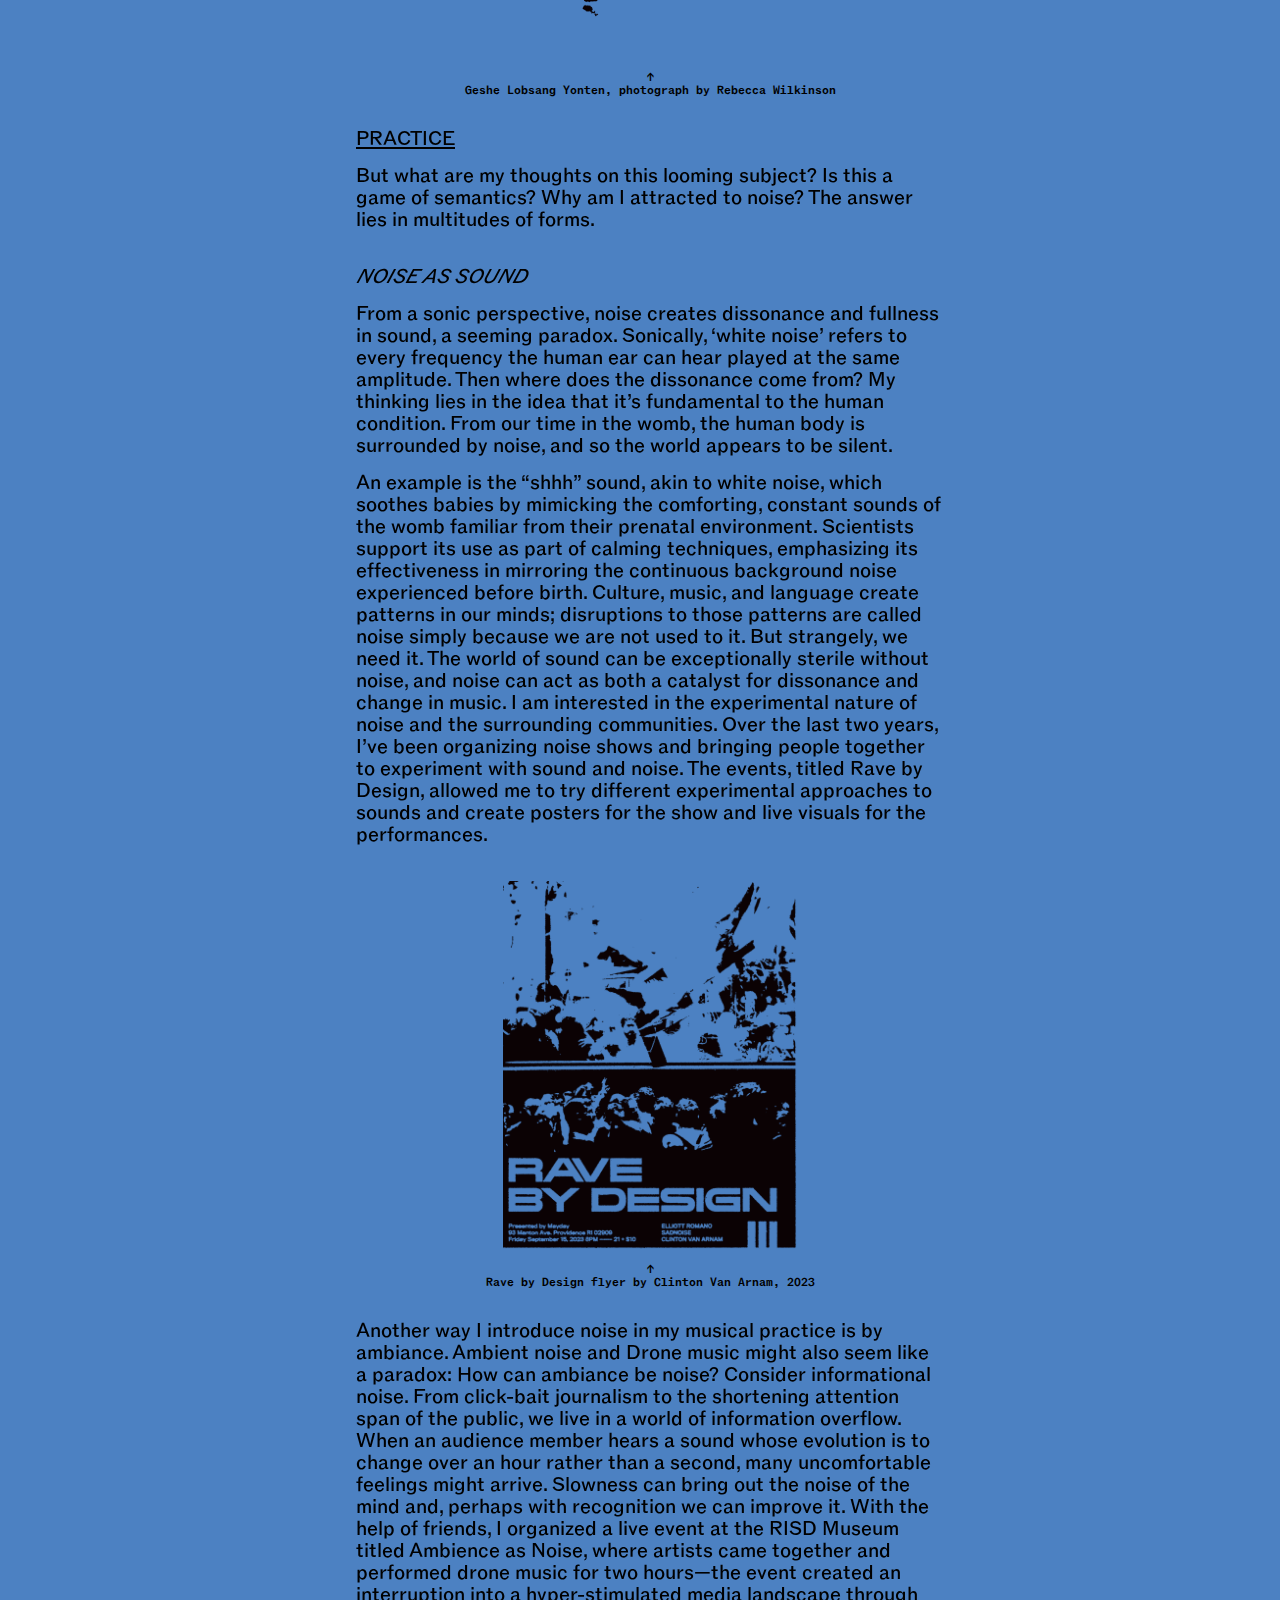
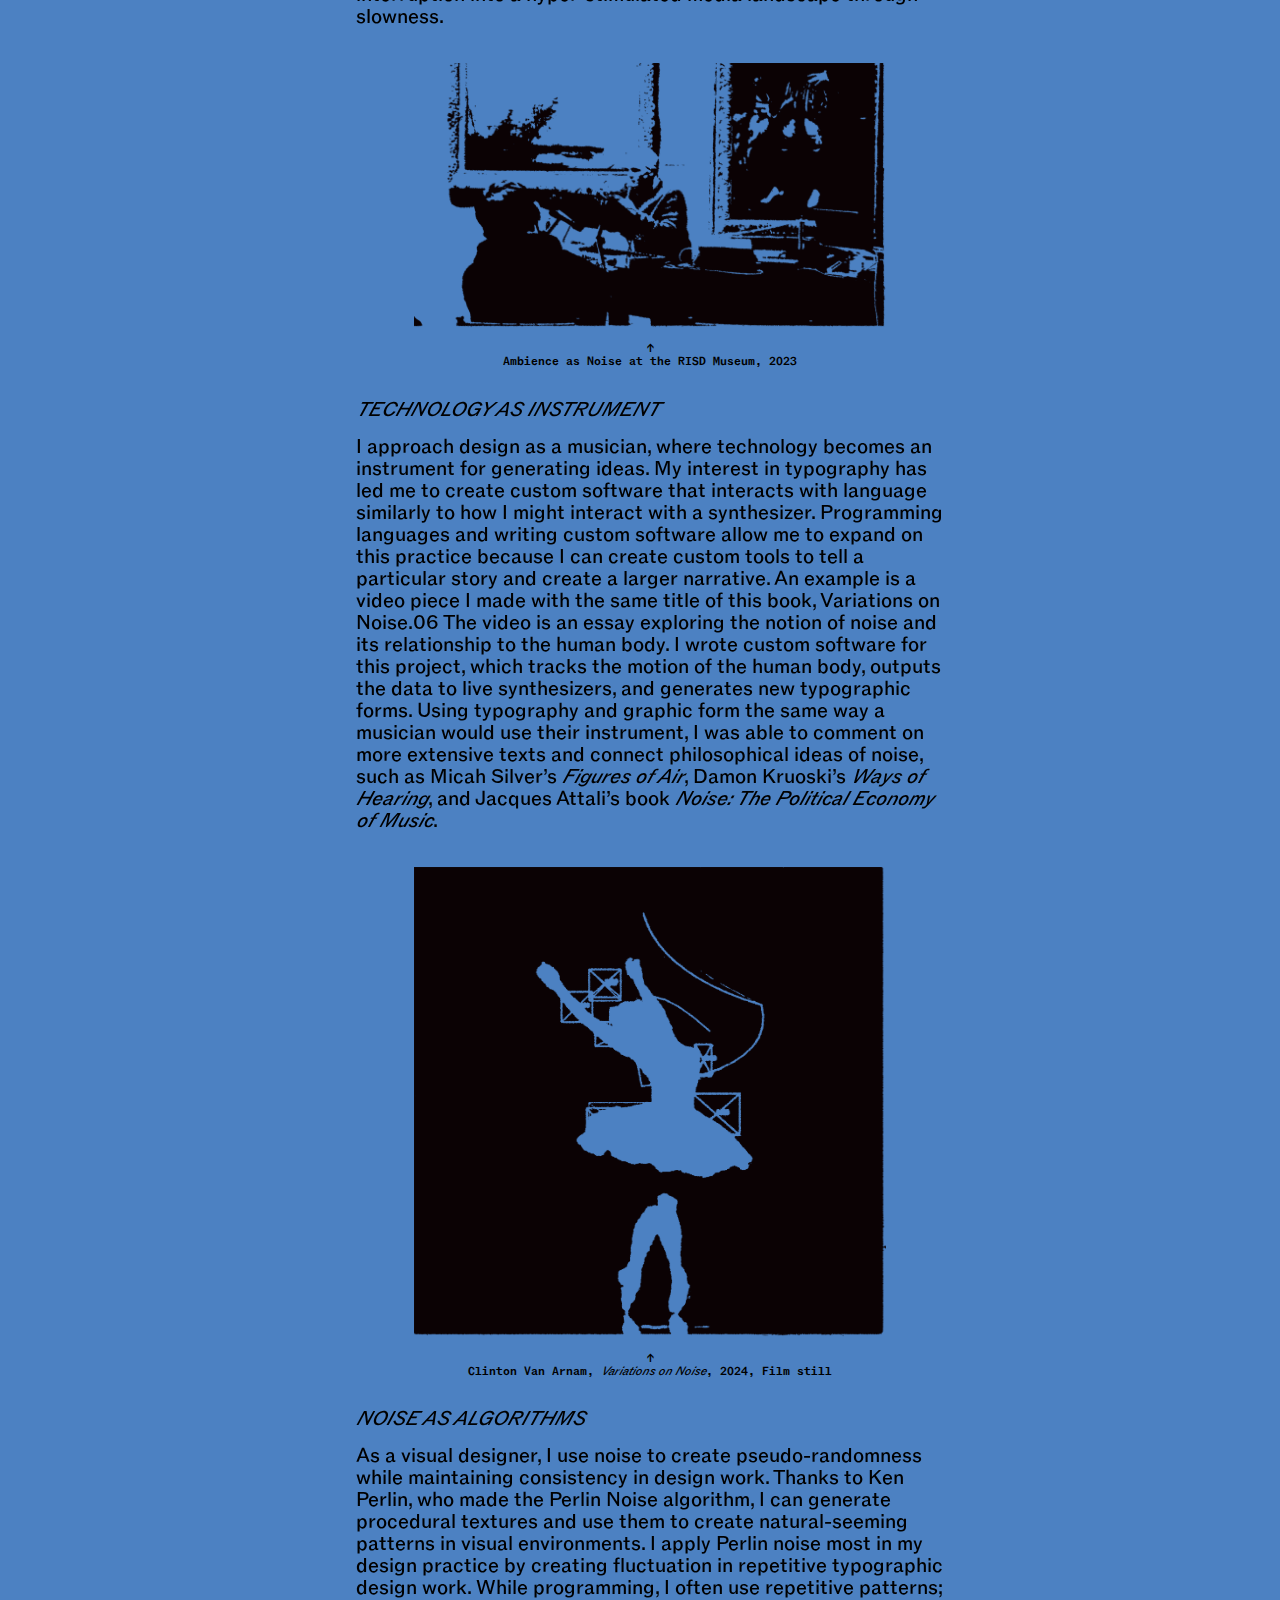
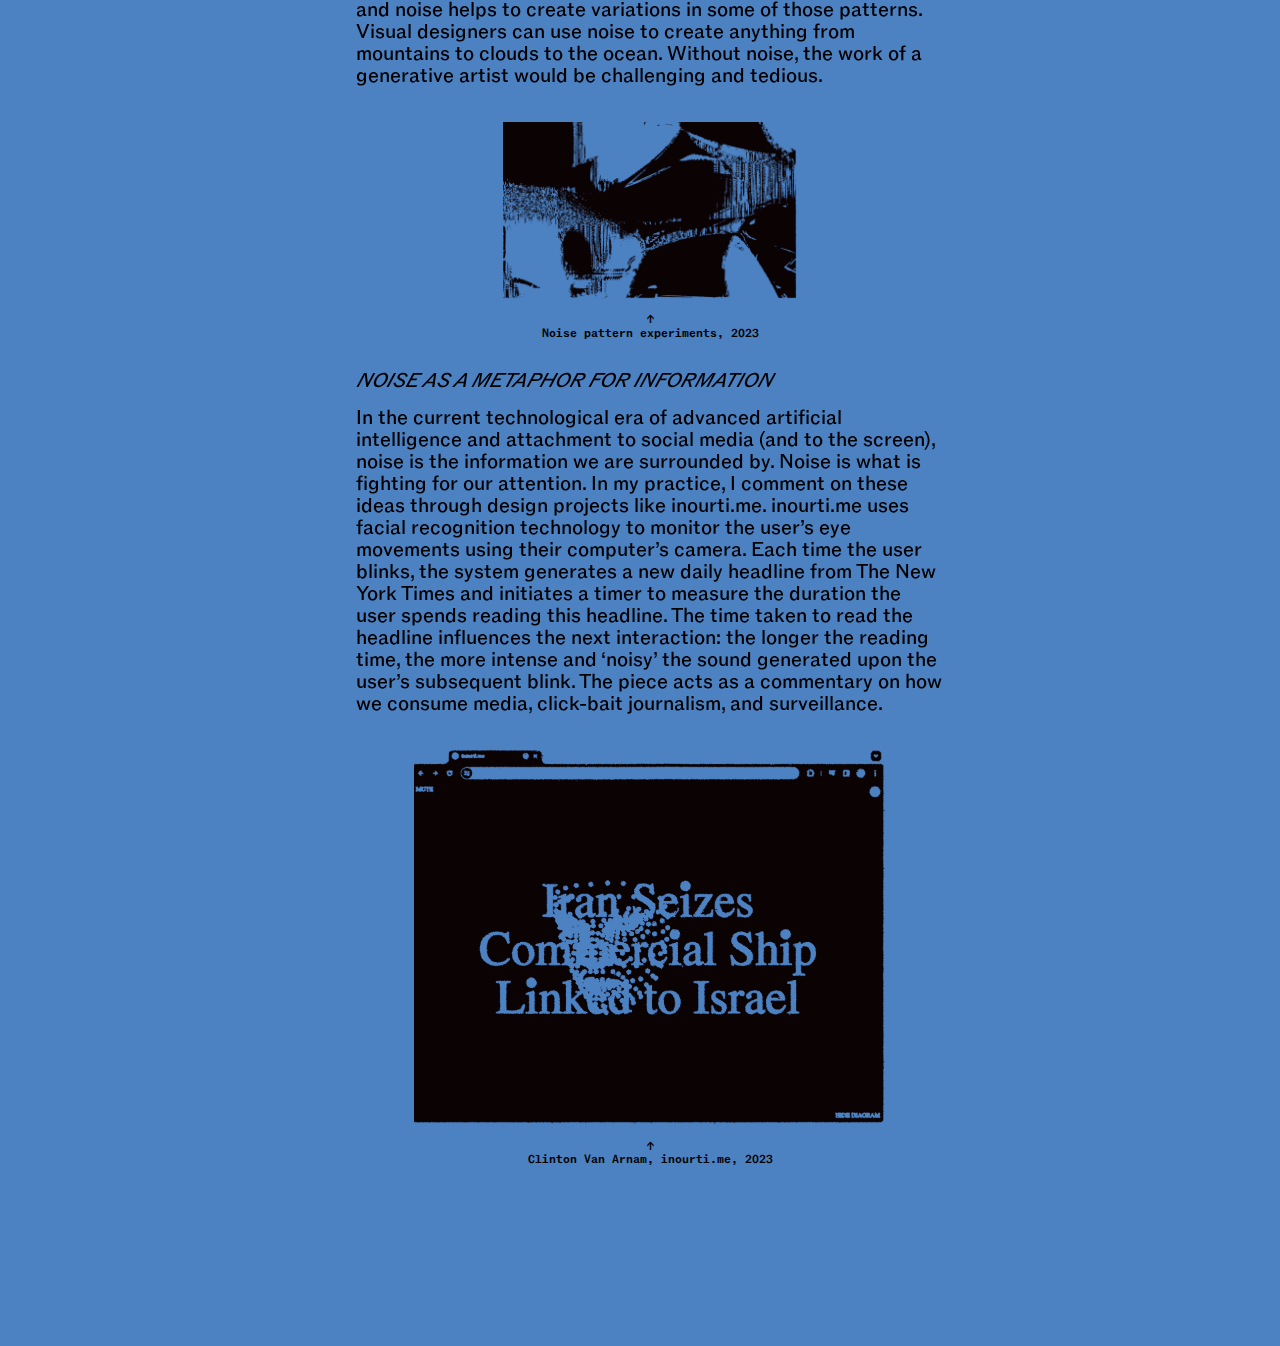
==== commit 4e88a29e: "udpate" ====
--- a/about.html
+++ b/about.html
@@ -9,7 +9,7 @@
     <link rel="stylesheet" href="style.css" />
     <style>
         body {
-            background-color: #4376bb;
+            background-color: #4C81C2;
             margin: 10px;
         }
 
@@ -70,7 +70,7 @@
 
 
     <div class="video-background">
-        <iframe src="https://player.vimeo.com/video/943062696?background=1&autoplay=1&loop=1&mute=1" frameborder="0"
+        <iframe src="https://player.vimeo.com/video/960678559?background=1&autoplay=1&loop=1&mute=1" frameborder="0"
             allow="autoplay; fullscreen" allowfullscreen></iframe>
     </div>
     <div class="menu-bar">
@@ -295,19 +295,94 @@
                         the motion of the human body, outputs the data to live synthesizers, and generates new
                         typographic forms. Using typography and graphic form the same way a musician would use their
                         instrument, I was able to comment on more extensive texts and connect philosophical ideas of
-                        noise, such as Micah Silver’s <span class="italic-text">Figures of Air</span>, Damon Kruoski’s <span class="italic-text">Ways of Hearing</span>, and Jacques
+                        noise, such as Micah Silver’s <span class="italic-text">Figures of Air</span>, Damon Kruoski’s
+                        <span class="italic-text">Ways of Hearing</span>, and Jacques
                         Attali’s book <span class="italic-text">Noise: The Political Economy of Music</span>.
                     </div>
                 </div>
             </div>
 
-
-        <!-- bottom spacer -->
-        <div style="height: 150px"></div>
-
-
-        <script src="https://player.vimeo.com/api/player.js"></script>
-        <script src="https://ajax.googleapis.com/ajax/libs/jquery/3.6.0/jquery.min.js"></script>
-        <script src="script.js"></script>
+            <div class="interview-speaker-image">
+                <div class="image-container-interview" style="width: 80%">
+                    <a href="https://vimeo.com/912348501" target="_blank">
+                        <img src="media/images/about-dance-black.png" alt="Image description" />
+                </div>
+                <div class="image-caption">
+                    <div>↑</div>
+                    <div> Clinton Van Arnam, <span class="italic-text">Variations on Noise</span>, 2024, Film still
+                    </div></a>
+                </div>
+            </div>
+
+            <div class="interview-speaker">
+                <div class="interview-speaker-text-second">
+                    <div>
+                        <span class="italic-text">NOISE AS ALGORITHMS</span>
+                    </div>
+                    <div>
+                        As a visual designer, I use noise to create pseudo-randomness while maintaining consistency in
+                        design work. Thanks to Ken Perlin, who made the Perlin Noise algorithm, I can generate
+                        procedural textures and use them to create natural-seeming patterns in visual environments. I
+                        apply Perlin noise most in my design practice by creating fluctuation in repetitive typographic
+                        design work. While programming, I often use repetitive patterns; and noise helps to create
+                        variations in some of those patterns. Visual designers can use noise to create anything from
+                        mountains to clouds to the ocean. Without noise, the work of a generative artist would be
+                        challenging and tedious.
+                    </div>
+                </div>
+            </div>
+
+            <div class="interview-speaker-image">
+                <div class="image-container-interview" style="width: 50%">
+                    <img src="media/images/about-noise.png" alt="Image description" />
+                </div>
+                <div class="image-caption">
+                    <div>↑</div>
+                    <div> Noise pattern experiments, 2023
+                    </div>
+                </div>
+            </div>
+
+            <div class="interview-speaker">
+                <div class="interview-speaker-text-second">
+                    <div>
+                        <span class="italic-text">NOISE AS A METAPHOR FOR INFORMATION</span>
+                    </div>
+                    <div>
+                        In the current technological era of advanced artificial intelligence and attachment to social
+                        media (and to the screen), noise is the information we are surrounded by. Noise is what is
+                        fighting for our attention. In my practice, I comment on these ideas through design projects
+                        like <a href="https://www.inourti.me/" target="_blank">inourti.me</a>. <a href="https://www.inourti.me/" target="_blank">​inourti.me</a>​ uses facial recognition technology to monitor the user’s eye
+                        movements using their computer’s camera. Each time the user blinks, the system generates a new
+                        daily headline from
+                        The New York Times and initiates a timer to measure the duration the user spends reading this
+                        headline. The time taken to read the headline influences the next interaction: the longer the
+                        reading time, the more intense and ‘noisy’ the sound generated upon the user’s subsequent blink.
+                        The piece acts as a commentary on how we consume media, click-bait journalism, and surveillance.
+                    </div>
+                </div>
+            </div>
+
+            <div class="interview-speaker-image">
+                <a href="https://www.inourti.me/" target="_blank">
+                <div class="image-container-interview" style="width: 80%">
+                    <img src="media/images/about-in-our.png" alt="Image description" />
+                </div>
+                <div class="image-caption">
+                    <div>↑</div>
+                    <div> Clinton Van Arnam, inourti.me, 2023
+                    </div>
+                </a>
+                </div>
+            </div>
+
+
+            <!-- bottom spacer -->
+            <div style="height: 150px"></div>
+
+
+            <script src="https://player.vimeo.com/api/player.js"></script>
+            <script src="https://ajax.googleapis.com/ajax/libs/jquery/3.6.0/jquery.min.js"></script>
+            <script src="script.js"></script>
 
 </html>--- a/style.css
+++ b/style.css
@@ -223,6 +223,7 @@
     width: 100%;
     height: 100%;
     pointer-events: none;
+    
     /* Disable mouse interaction */
 }
 
